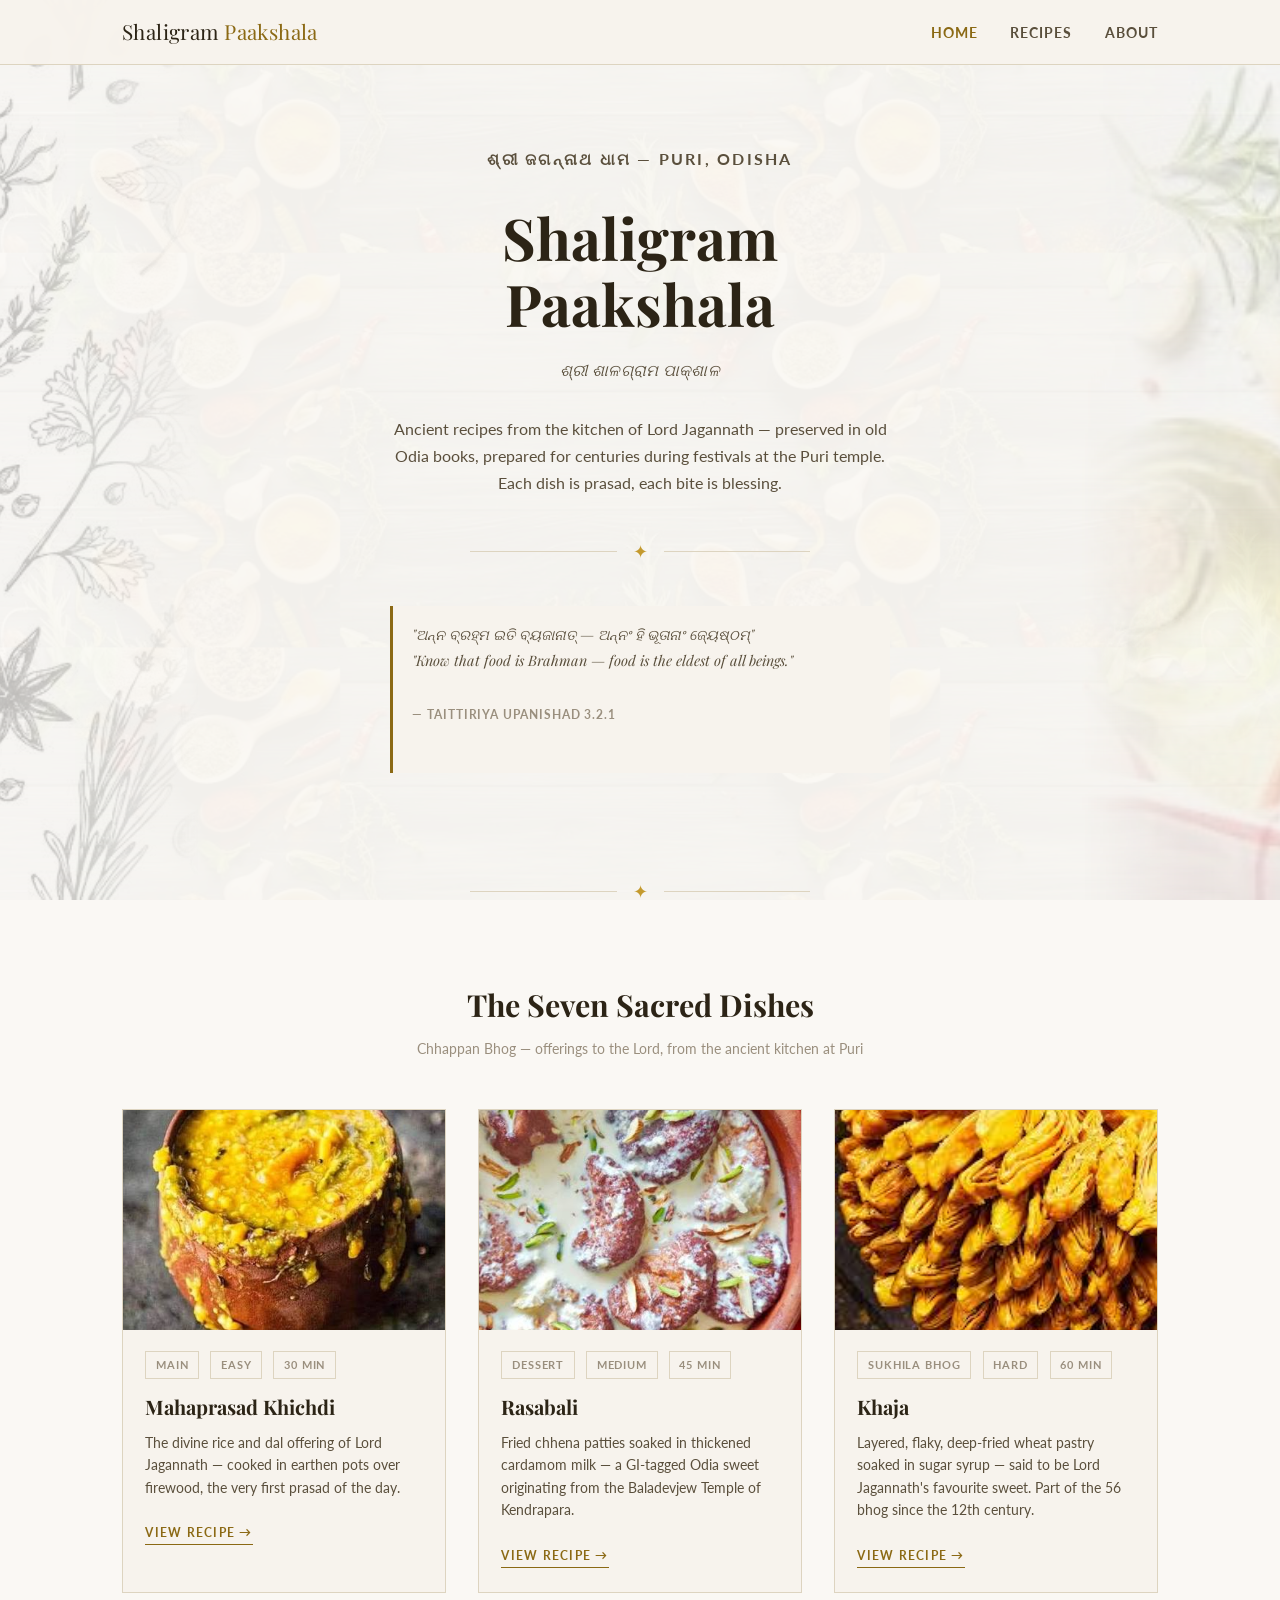
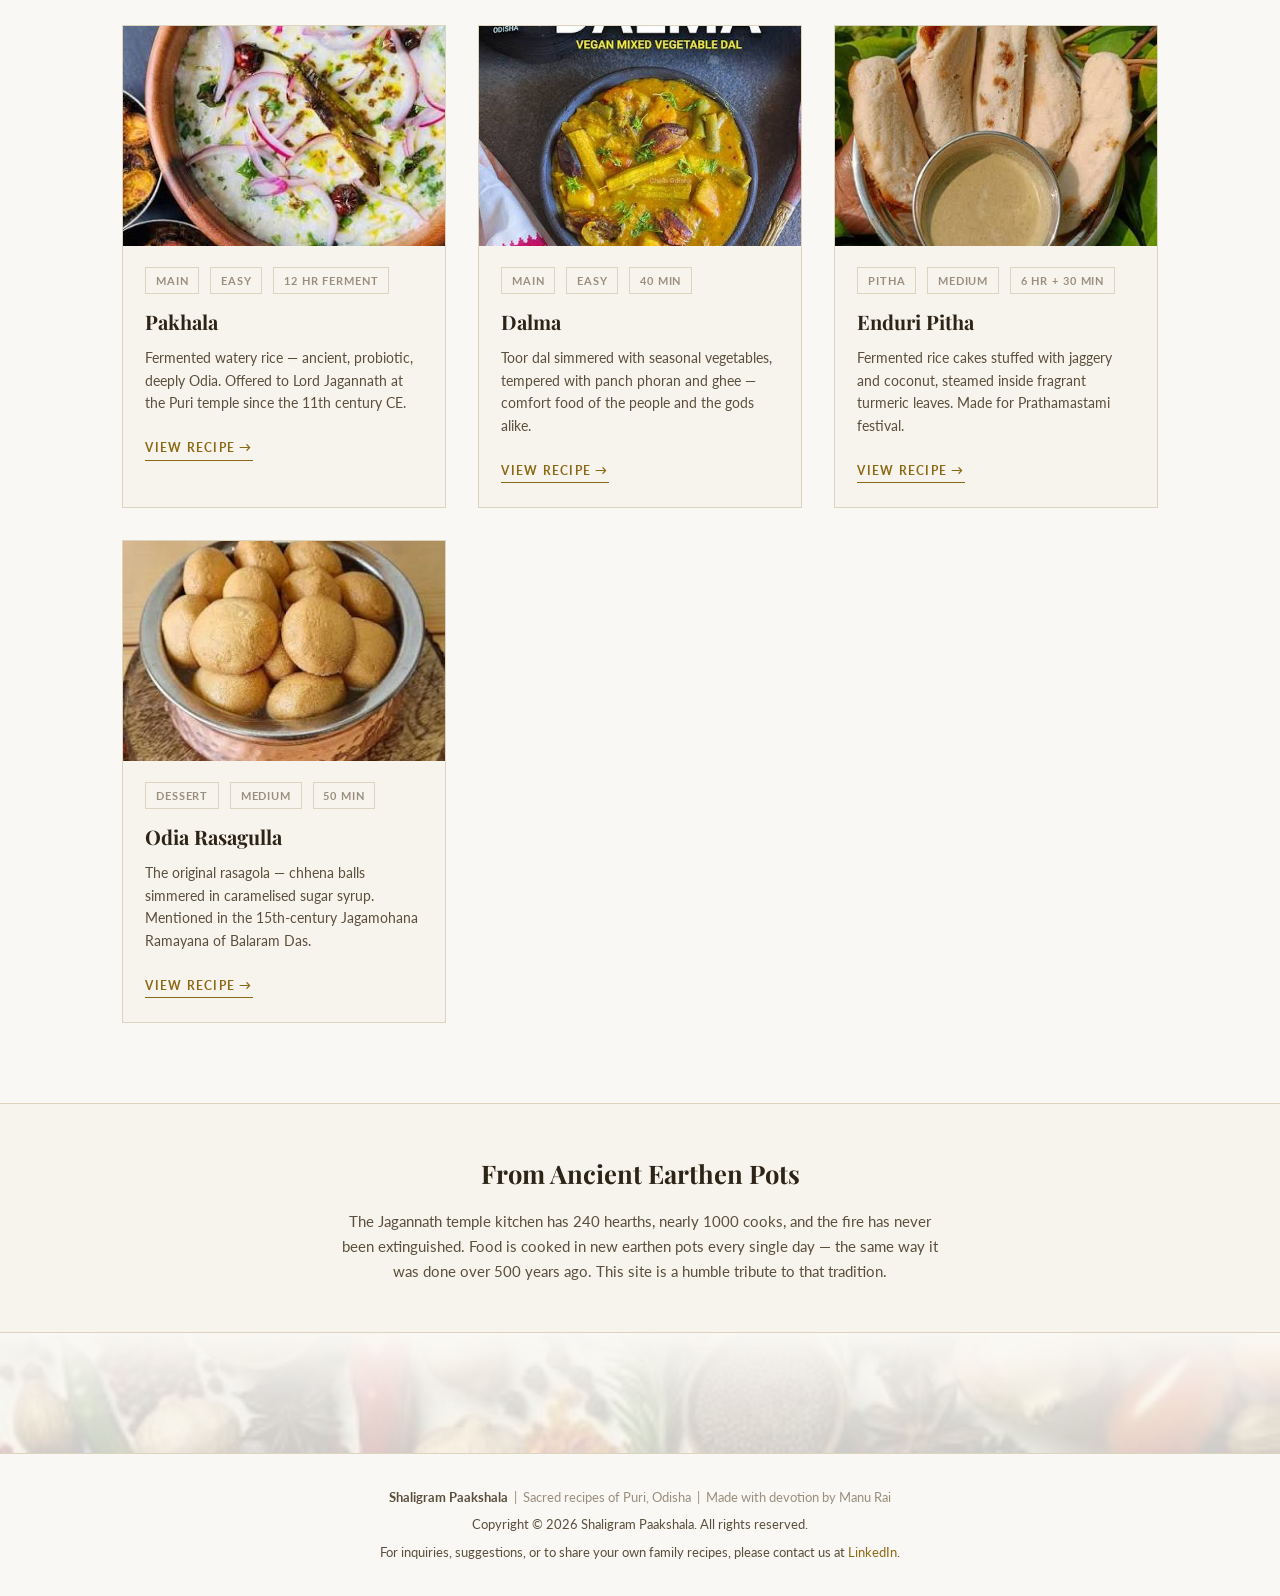
==== index.html @ aeb082f5 "added all project files" ====
<!DOCTYPE html>
<html lang="en">
<head>
  <meta charset="UTF-8" />
  <meta name="viewport" content="width=device-width, initial-scale=1.0" />
  <title>Shaligram Paakshala — Sacred Odia Recipes of Puri</title>
  <link rel="stylesheet" href="css/styles.css" />
</head>
<body>
<div class="bg-sketch-overlay"></div>

<header>
  <div class="nav-inner">
    <a href="index.html" class="logo">Shaligram <span>Paakshala</span></a>
    <nav>
      <ul>
        <li><a href="index.html" class="active">Home</a></li>
        <li><a href="#recipes">Recipes</a></li>
        <li><a href="about.html">About</a></li>
      </ul>
    </nav>
  </div>
</header>

<main>

  <section class="hero">
    <p class="hero-tag">ଶ୍ରୀ ଜଗନ୍ନାଥ ଧାମ — Puri, Odisha</p>
    <h1>Shaligram<br>Paakshala</h1>
    <p class="hero-odia">ଶ୍ରୀ ଶାଳଗ୍ରାମ ପାକ୍ଶାଳ</p>
    <p>Ancient recipes from the kitchen of Lord Jagannath — preserved in old Odia books, prepared for centuries during festivals at the Puri temple. Each dish is prasad, each bite is blessing.</p>

    <div class="divider">
      <span class="divider-icon">✦</span>
    </div>

    <div class="shloka-box" style="text-align:left; max-width:500px; margin:0 auto;">
      <p>"ଅନ୍ନ ବ୍ରହ୍ମ ଇତି ବ୍ୟଜାନାତ୍ — ଅନ୍ନଂ ହି ଭୂତାନାଂ ଜ୍ୟେଷ୍ଠମ୍"<br>
      <em>"Know that food is Brahman — food is the eldest of all beings."</em></p>
      <p class="shloka-src">— Taittiriya Upanishad 3.2.1</p>
    </div>
  </section>

  <div class="divider" style="position:relative;z-index:1;">
    <span class="divider-icon">✦</span>
  </div>

  <section class="section" id="recipes">
    <h2 class="section-title">The Seven Sacred Dishes</h2>
    <p class="section-sub">Chhappan Bhog — offerings to the Lord, from the ancient kitchen at Puri</p>

    <div class="recipe-grid">

      <div class="card">
        <div class="card-img-wrap">
          <img src="images/khichdi1.jpeg" alt="Mahaprasad Khichdi" />
        </div>
        <div class="card-body">
          <div class="card-meta">
            <span class="tag">Main</span>
            <span class="tag">Easy</span>
            <span class="tag">30 min</span>
          </div>
          <h3>Mahaprasad Khichdi</h3>
          <p>The divine rice and dal offering of Lord Jagannath — cooked in earthen pots over firewood, the very first prasad of the day.</p>
          <a href="khichdi.html" class="btn">View Recipe →</a>
        </div>
      </div>

      <div class="card">
        <div class="card-img-wrap">
          <img src="images/rasabali1.jpeg" alt="Rasabali" />
        </div>
        <div class="card-body">
          <div class="card-meta">
            <span class="tag">Dessert</span>
            <span class="tag">Medium</span>
            <span class="tag">45 min</span>
          </div>
          <h3>Rasabali</h3>
          <p>Fried chhena patties soaked in thickened cardamom milk — a GI-tagged Odia sweet originating from the Baladevjew Temple of Kendrapara.</p>
          <a href="rasabali.html" class="btn">View Recipe →</a>
        </div>
      </div>

      <div class="card">
        <div class="card-img-wrap">
          <img src="images/khaja1.jpeg" alt="Khaja" />
        </div>
        <div class="card-body">
          <div class="card-meta">
            <span class="tag">Sukhila Bhog</span>
            <span class="tag">Hard</span>
            <span class="tag">60 min</span>
          </div>
          <h3>Khaja</h3>
          <p>Layered, flaky, deep-fried wheat pastry soaked in sugar syrup — said to be Lord Jagannath's favourite sweet. Part of the 56 bhog since the 12th century.</p>
          <a href="khaja.html" class="btn">View Recipe →</a>
        </div>
      </div>

      <div class="card">
        <div class="card-img-wrap">
          <img src="images/pakhala1.jpeg" alt="Pakhala" />
        </div>
        <div class="card-body">
          <div class="card-meta">
            <span class="tag">Main</span>
            <span class="tag">Easy</span>
            <span class="tag">12 hr ferment</span>
          </div>
          <h3>Pakhala</h3>
          <p>Fermented watery rice — ancient, probiotic, deeply Odia. Offered to Lord Jagannath at the Puri temple since the 11th century CE.</p>
          <a href="pakhala.html" class="btn">View Recipe →</a>
        </div>
      </div>

      <div class="card">
        <div class="card-img-wrap">
          <img src="images/dalma1.jpeg" alt="Dalma" />
        </div>
        <div class="card-body">
          <div class="card-meta">
            <span class="tag">Main</span>
            <span class="tag">Easy</span>
            <span class="tag">40 min</span>
          </div>
          <h3>Dalma</h3>
          <p>Toor dal simmered with seasonal vegetables, tempered with panch phoran and ghee — comfort food of the people and the gods alike.</p>
          <a href="dalma.html" class="btn">View Recipe →</a>
        </div>
      </div>

      <div class="card">
        <div class="card-img-wrap">
          <img src="images/enduri1.jpeg" alt="Enduri Pitha" />
        </div>
        <div class="card-body">
          <div class="card-meta">
            <span class="tag">Pitha</span>
            <span class="tag">Medium</span>
            <span class="tag">6 hr + 30 min</span>
          </div>
          <h3>Enduri Pitha</h3>
          <p>Fermented rice cakes stuffed with jaggery and coconut, steamed inside fragrant turmeric leaves. Made for Prathamastami festival.</p>
          <a href="enduri.html" class="btn">View Recipe →</a>
        </div>
      </div>

      <div class="card">
        <div class="card-img-wrap">
          <img src="images/rasagulla1.jpeg" alt="Odia Rasagulla" />
        </div>
        <div class="card-body">
          <div class="card-meta">
            <span class="tag">Dessert</span>
            <span class="tag">Medium</span>
            <span class="tag">50 min</span>
          </div>
          <h3>Odia Rasagulla</h3>
          <p>The original rasagola — chhena balls simmered in caramelised sugar syrup. Mentioned in the 15th-century Jagamohana Ramayana of Balaram Das.</p>
          <a href="rasagulla.html" class="btn">View Recipe →</a>
        </div>
      </div>

    </div>
  </section>

  <div class="about-strip">
    <h2>From Ancient Earthen Pots</h2>
    <p>The Jagannath temple kitchen has 240 hearths, nearly 1000 cooks, and the fire has never been extinguished. Food is cooked in new earthen pots every single day — the same way it was done over 500 years ago. This site is a humble tribute to that tradition.</p>
  </div>

<div class="page-bottom-strip"></div>
</main>

<footer>
  <p><strong>Shaligram Paakshala</strong> &nbsp;|&nbsp; Sacred recipes of Puri, Odisha &nbsp;|&nbsp; Made with devotion by Manu Rai</p>
    <p style="margin-top:0.4rem; font-size:0.8rem; color:var(--ink-light);">Copyright © 2026 Shaligram Paakshala. All rights reserved.</p>
   <p style="margin-top:0.4rem; font-size:0.8rem; color:var(--ink-light);">For inquiries, suggestions, or to share your own family recipes, please contact us at <a href="https://www.linkedin.com/in/manu-rai-318078378/" target="_blank" style="color:var(--accent); text-decoration:none;">LinkedIn</a>.</p>
</footer>


</body>
</html>
---- css/styles.css ----
@import url('https://fonts.googleapis.com/css2?family=Playfair+Display:ital,wght@0,400;0,600;1,400&family=Lato:wght@300;400;700&display=swap');

*, *::before, *::after {
  box-sizing: border-box;
  margin: 0;
  padding: 0;
}

:root {
  --cream: #f7f3ed;
  --warm-white: #faf8f4;
  --ink: #2c2416;
  --ink-light: #5a4f3c;
  --accent: #8b6914;
  --accent-light: #c49a2e;
  --border: #ddd4c0;
  --muted: #9a8f7e;
}

html { scroll-behavior: smooth; }

body {
  font-family: 'Lato', sans-serif;
  background-color: var(--warm-white);
  color: var(--ink);
  font-size: 16px;
  line-height: 1.7;
  overflow-x: hidden;
}

/* ── FULL PAGE BOTANICAL TEXTURE (very faint, spices2 sketch) ── */
body {
  position: relative;
}

body::before,
body::after {
  content: '';
  position: fixed;
  top: 0;
  bottom: 0;
  width: 200px;
  pointer-events: none;
  z-index: 0;
}

/* Left edge — minimalone.jpeg (white spice bowls, light bg) */
body::before {
  left: 0;
  background: url('../images/bg-left.jpeg') right center / cover no-repeat;
  mask-image: linear-gradient(to right,
    rgba(0,0,0,0.22) 0%,
    rgba(0,0,0,0.15) 50%,
    rgba(0,0,0,0.05) 80%,
    transparent 100%);
  -webkit-mask-image: linear-gradient(to right,
    rgba(0,0,0,0.22) 0%,
    rgba(0,0,0,0.15) 50%,
    rgba(0,0,0,0.05) 80%,
    transparent 100%);
}

/* Right edge — spices3.jpeg (rosemary + pepper, light bg) */
body::after {
  right: 0;
  background: url('../images/bg-right.jpeg') left center / cover no-repeat;
  mask-image: linear-gradient(to left,
    rgba(0,0,0,0.22) 0%,
    rgba(0,0,0,0.15) 50%,
    rgba(0,0,0,0.05) 80%,
    transparent 100%);
  -webkit-mask-image: linear-gradient(to left,
    rgba(0,0,0,0.22) 0%,
    rgba(0,0,0,0.15) 50%,
    rgba(0,0,0,0.05) 80%,
    transparent 100%);
}

/* Bottom strip — spicesimg.jpeg */
.page-bottom-strip {
  position: relative;
  z-index: 1;
  width: 100%;
  height: 120px;
  background: url('../images/bg-bottom.jpeg') center bottom / cover no-repeat;
  mask-image: linear-gradient(to bottom, transparent 0%, rgba(0,0,0,0.13) 60%, rgba(0,0,0,0.18) 100%);
  -webkit-mask-image: linear-gradient(to bottom, transparent 0%, rgba(0,0,0,0.13) 60%, rgba(0,0,0,0.18) 100%);
  pointer-events: none;
}

/* Botanical sketch overlay — spices2 dark board — very faint across whole page */
.bg-sketch-overlay {
  position: fixed;
  inset: 0;
  pointer-events: none;
  z-index: 0;
  background: url('../images/bg-dark.jpeg') center center / 600px auto repeat;
  opacity: 0.03;
}

/* ── HEADER / NAV ── */
header {
  position: sticky;
  top: 0;
  z-index: 100;
  background: rgba(247,243,237,0.96);
  border-bottom: 1px solid var(--border);
  backdrop-filter: blur(4px);
}

.nav-inner {
  max-width: 1100px;
  margin: 0 auto;
  padding: 0 2rem;
  display: flex;
  align-items: center;
  justify-content: space-between;
  height: 64px;
}

.logo {
  font-family: 'Playfair Display', serif;
  font-size: 1.3rem;
  color: var(--ink);
  text-decoration: none;
  letter-spacing: 0.02em;
}

.logo span {
  color: var(--accent);
}

nav ul {
  list-style: none;
  display: flex;
  gap: 2rem;
}

nav a {
  font-family: 'Lato', sans-serif;
  font-size: 0.85rem;
  font-weight: 700;
  text-transform: uppercase;
  letter-spacing: 0.08em;
  color: var(--ink-light);
  text-decoration: none;
  transition: color 0.2s;
}

nav a:hover, nav a.active {
  color: var(--accent);
}

/* ── DROPDOWN ── */
.has-dropdown {
  position: relative;
}

.has-dropdown > a::after {
  content: ' ▾';
  font-size: 0.7rem;
  opacity: 0.6;
}

.dropdown {
  display: none;
  position: absolute;
  top: calc(100% + 12px);
  left: 50%;
  transform: translateX(-50%);
  background: var(--cream);
  border: 1px solid var(--border);
  min-width: 210px;
  z-index: 200;
  box-shadow: 0 8px 24px rgba(44,36,22,0.10);
}

.dropdown li {
  display: block;
}

.dropdown li a {
  display: block;
  padding: 0.6rem 1.1rem;
  font-size: 0.82rem;
  font-weight: 400;
  text-transform: none;
  letter-spacing: 0.02em;
  color: var(--ink-light);
  border-bottom: 1px solid var(--border);
  white-space: nowrap;
  transition: background 0.15s, color 0.15s;
}

.dropdown li:last-child a {
  border-bottom: none;
}

.dropdown li a:hover {
  background: var(--warm-white);
  color: var(--accent);
}

.has-dropdown:hover .dropdown {
  display: block;
}

/* ── HERO ── */
.hero {
  position: relative;
  z-index: 1;
  text-align: center;
  padding: 5rem 2rem 4rem;
  max-width: 680px;
  margin: 0 auto;
}

.hero-tag {
  font-size: 0.75rem;
  font-weight: 700;
  letter-spacing: 0.14em;
  text-transform: uppercase;
  color: var(--accent);
  margin-bottom: 1rem;
}

.hero h1 {
  font-family: 'Playfair Display', serif;
  font-size: clamp(2.4rem, 5vw, 3.6rem);
  line-height: 1.15;
  color: var(--ink);
  margin-bottom: 1.2rem;
}

.hero-odia {
  font-family: 'Playfair Display', serif;
  font-style: italic;
  font-size: 1.1rem;
  color: var(--accent);
  margin-bottom: 1.4rem;
  letter-spacing: 0.02em;
}

.hero p {
  font-size: 1rem;
  color: var(--ink-light);
  max-width: 520px;
  margin: 0 auto 2rem;
}

.divider {
  display: flex;
  align-items: center;
  gap: 1rem;
  justify-content: center;
  margin: 2.5rem auto;
  max-width: 340px;
}

.divider::before, .divider::after {
  content: '';
  flex: 1;
  height: 1px;
  background: var(--border);
}

.divider-icon {
  font-size: 1.1rem;
  color: var(--accent-light);
}

/* ── RECIPE GRID ── */
.section {
  position: relative;
  z-index: 1;
  max-width: 1100px;
  margin: 0 auto;
  padding: 2rem 2rem 5rem;
}

.section-title {
  font-family: 'Playfair Display', serif;
  font-size: 1.9rem;
  color: var(--ink);
  margin-bottom: 0.4rem;
  text-align: center;
}

.section-sub {
  text-align: center;
  color: var(--muted);
  font-size: 0.9rem;
  margin-bottom: 3rem;
}

.recipe-grid {
  display: grid;
  grid-template-columns: repeat(auto-fill, minmax(290px, 1fr));
  gap: 2rem;
}

.card {
  background: var(--cream);
  border: 1px solid var(--border);
  overflow: hidden;
  transition: transform 0.25s, box-shadow 0.25s;
}

.card:hover {
  transform: translateY(-4px);
  box-shadow: 0 12px 32px rgba(44,36,22,0.10);
}

.card-img-wrap {
  width: 100%;
  height: 220px;
  overflow: hidden;
}

.card-img-wrap img {
  width: 100%;
  height: 100%;
  object-fit: cover;
  transition: transform 0.4s;
}

.card:hover .card-img-wrap img {
  transform: scale(1.04);
}

.card-body {
  padding: 1.3rem 1.4rem 1.5rem;
}

.card-meta {
  display: flex;
  gap: 0.7rem;
  margin-bottom: 0.7rem;
  flex-wrap: wrap;
}

.tag {
  font-size: 0.7rem;
  font-weight: 700;
  text-transform: uppercase;
  letter-spacing: 0.08em;
  padding: 0.2rem 0.6rem;
  border: 1px solid var(--border);
  color: var(--muted);
}

.card-body h3 {
  font-family: 'Playfair Display', serif;
  font-size: 1.25rem;
  color: var(--ink);
  margin-bottom: 0.5rem;
}

.card-body p {
  font-size: 0.88rem;
  color: var(--ink-light);
  margin-bottom: 1.1rem;
  line-height: 1.6;
}

.btn {
  display: inline-block;
  font-family: 'Lato', sans-serif;
  font-size: 0.78rem;
  font-weight: 700;
  text-transform: uppercase;
  letter-spacing: 0.1em;
  color: var(--accent);
  text-decoration: none;
  border-bottom: 1.5px solid var(--accent);
  padding-bottom: 1px;
  transition: color 0.2s, border-color 0.2s;
}

.btn:hover {
  color: var(--ink);
  border-color: var(--ink);
}

/* ── RECIPE PAGE ── */
.recipe-hero {
  position: relative;
  z-index: 1;
  max-width: 1100px;
  margin: 0 auto;
  padding: 3rem 2rem 0;
  display: grid;
  grid-template-columns: 1fr 1fr;
  gap: 3.5rem;
  align-items: start;
}

.recipe-imgs {
  display: grid;
  grid-template-columns: 1fr 1fr;
  gap: 0.8rem;
}

.recipe-imgs img {
  width: 100%;
  aspect-ratio: 4/3;
  object-fit: cover;
  border: 1px solid var(--border);
}

.recipe-imgs img:first-child {
  grid-column: 1 / -1;
  aspect-ratio: 16/9;
}

.recipe-intro h1 {
  font-family: 'Playfair Display', serif;
  font-size: clamp(2rem, 4vw, 2.8rem);
  line-height: 1.18;
  color: var(--ink);
  margin-bottom: 0.5rem;
}

.recipe-odia {
  font-family: 'Playfair Display', serif;
  font-style: italic;
  color: var(--accent);
  font-size: 1.1rem;
  margin-bottom: 1rem;
}

.recipe-desc {
  color: var(--ink-light);
  font-size: 0.95rem;
  margin-bottom: 1.5rem;
}

.recipe-stats {
  display: flex;
  flex-wrap: wrap;
  gap: 0.8rem;
  margin-bottom: 1.8rem;
}

.stat-box {
  border: 1px solid var(--border);
  padding: 0.6rem 1rem;
  text-align: center;
  min-width: 90px;
}

.stat-box .stat-val {
  font-family: 'Playfair Display', serif;
  font-size: 1.2rem;
  color: var(--ink);
  display: block;
}

.stat-box .stat-lbl {
  font-size: 0.68rem;
  font-weight: 700;
  text-transform: uppercase;
  letter-spacing: 0.08em;
  color: var(--muted);
}

.shloka-box {
  background: var(--cream);
  border-left: 3px solid var(--accent);
  padding: 1rem 1.2rem;
  margin-bottom: 1.5rem;
}

.shloka-box p {
  font-family: 'Playfair Display', serif;
  font-style: italic;
  color: var(--ink-light);
  font-size: 0.9rem;
  line-height: 1.75;
}

.shloka-box .shloka-src {
  font-family: 'Lato', sans-serif;
  font-style: normal;
  font-size: 0.72rem;
  font-weight: 700;
  text-transform: uppercase;
  letter-spacing: 0.08em;
  color: var(--muted);
  margin-top: 0.4rem;
}

/* ── INGREDIENTS & STEPS ── */
.recipe-body {
  position: relative;
  z-index: 1;
  max-width: 1100px;
  margin: 3rem auto 0;
  padding: 0 2rem 5rem;
  display: grid;
  grid-template-columns: 300px 1fr;
  gap: 4rem;
}

.ingredients-col h2, .steps-col h2 {
  font-family: 'Playfair Display', serif;
  font-size: 1.5rem;
  color: var(--ink);
  margin-bottom: 1.2rem;
  padding-bottom: 0.6rem;
  border-bottom: 1px solid var(--border);
}

.ingredients-col ul {
  list-style: none;
}

.ingredients-col ul li {
  font-size: 0.9rem;
  color: var(--ink-light);
  padding: 0.45rem 0;
  border-bottom: 1px solid var(--border);
  display: flex;
  align-items: flex-start;
  gap: 0.5rem;
}

.ingredients-col ul li::before {
  content: '—';
  color: var(--accent);
  font-weight: 700;
  flex-shrink: 0;
}

.steps-col ol {
  list-style: none;
  counter-reset: step;
}

.steps-col ol li {
  counter-increment: step;
  display: grid;
  grid-template-columns: 36px 1fr;
  gap: 1rem;
  margin-bottom: 1.6rem;
  align-items: start;
}

.steps-col ol li::before {
  content: counter(step);
  font-family: 'Playfair Display', serif;
  font-size: 1.3rem;
  color: var(--accent);
  line-height: 1;
  margin-top: 0.1rem;
}

.steps-col ol li p {
  font-size: 0.92rem;
  color: var(--ink-light);
  line-height: 1.7;
}

/* ── FOOTER ── */
footer {
  position: relative;
  z-index: 1;
  border-top: 1px solid var(--border);
  padding: 2rem;
  text-align: center;
  font-size: 0.82rem;
  color: var(--muted);
}

footer strong {
  color: var(--ink-light);
}

/* ── ABOUT STRIP ── */
.about-strip {
  position: relative;
  z-index: 1;
  background: var(--cream);
  border-top: 1px solid var(--border);
  border-bottom: 1px solid var(--border);
  padding: 3rem 2rem;
  text-align: center;
  margin-bottom: 0;
}

.about-strip h2 {
  font-family: 'Playfair Display', serif;
  font-size: 1.6rem;
  margin-bottom: 0.8rem;
}

.about-strip p {
  max-width: 600px;
  margin: 0 auto;
  color: var(--ink-light);
  font-size: 0.92rem;
}

/* ── RESPONSIVE ── */
@media (max-width: 768px) {
  body::before, body::after { display: none; }
  .nav-inner { flex-direction: column; height: auto; padding: 1rem; gap: 0.7rem; }
  nav ul { gap: 1rem; flex-wrap: wrap; justify-content: center; }
  .dropdown {
    position: static;
    transform: none;
    display: none;
    box-shadow: none;
    border: none;
    border-top: 1px solid var(--border);
    min-width: unset;
    width: 100%;
  }
  .has-dropdown:hover .dropdown { display: block; }
  .recipe-hero { grid-template-columns: 1fr; padding-top: 2rem; }
  .recipe-body { grid-template-columns: 1fr; gap: 2rem; }
  .recipe-imgs { grid-template-columns: 1fr; }
  .recipe-imgs img:first-child { aspect-ratio: 4/3; }
}

@media (max-width: 480px) {
  .hero { padding: 3rem 1.2rem 2rem; }
  .section { padding: 1.5rem 1.2rem 3rem; }
  .recipe-grid { grid-template-columns: 1fr; }
}
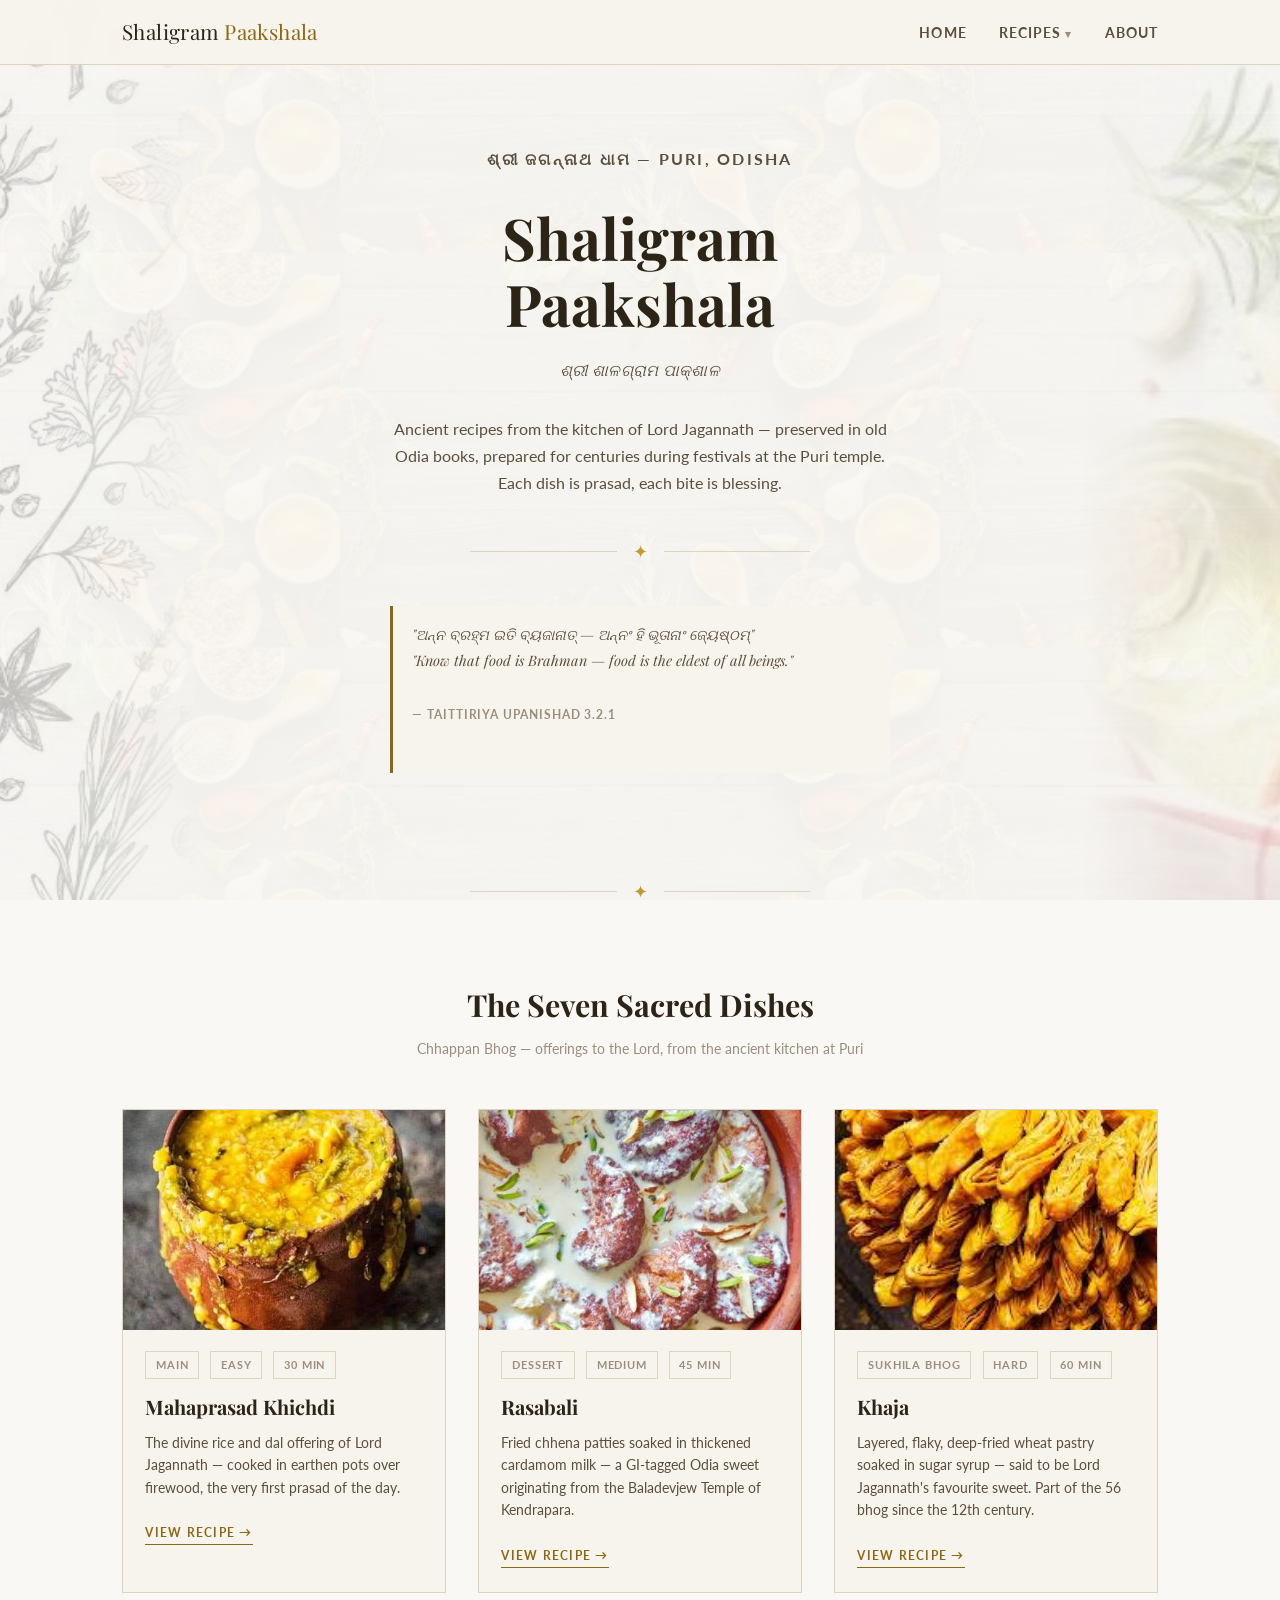
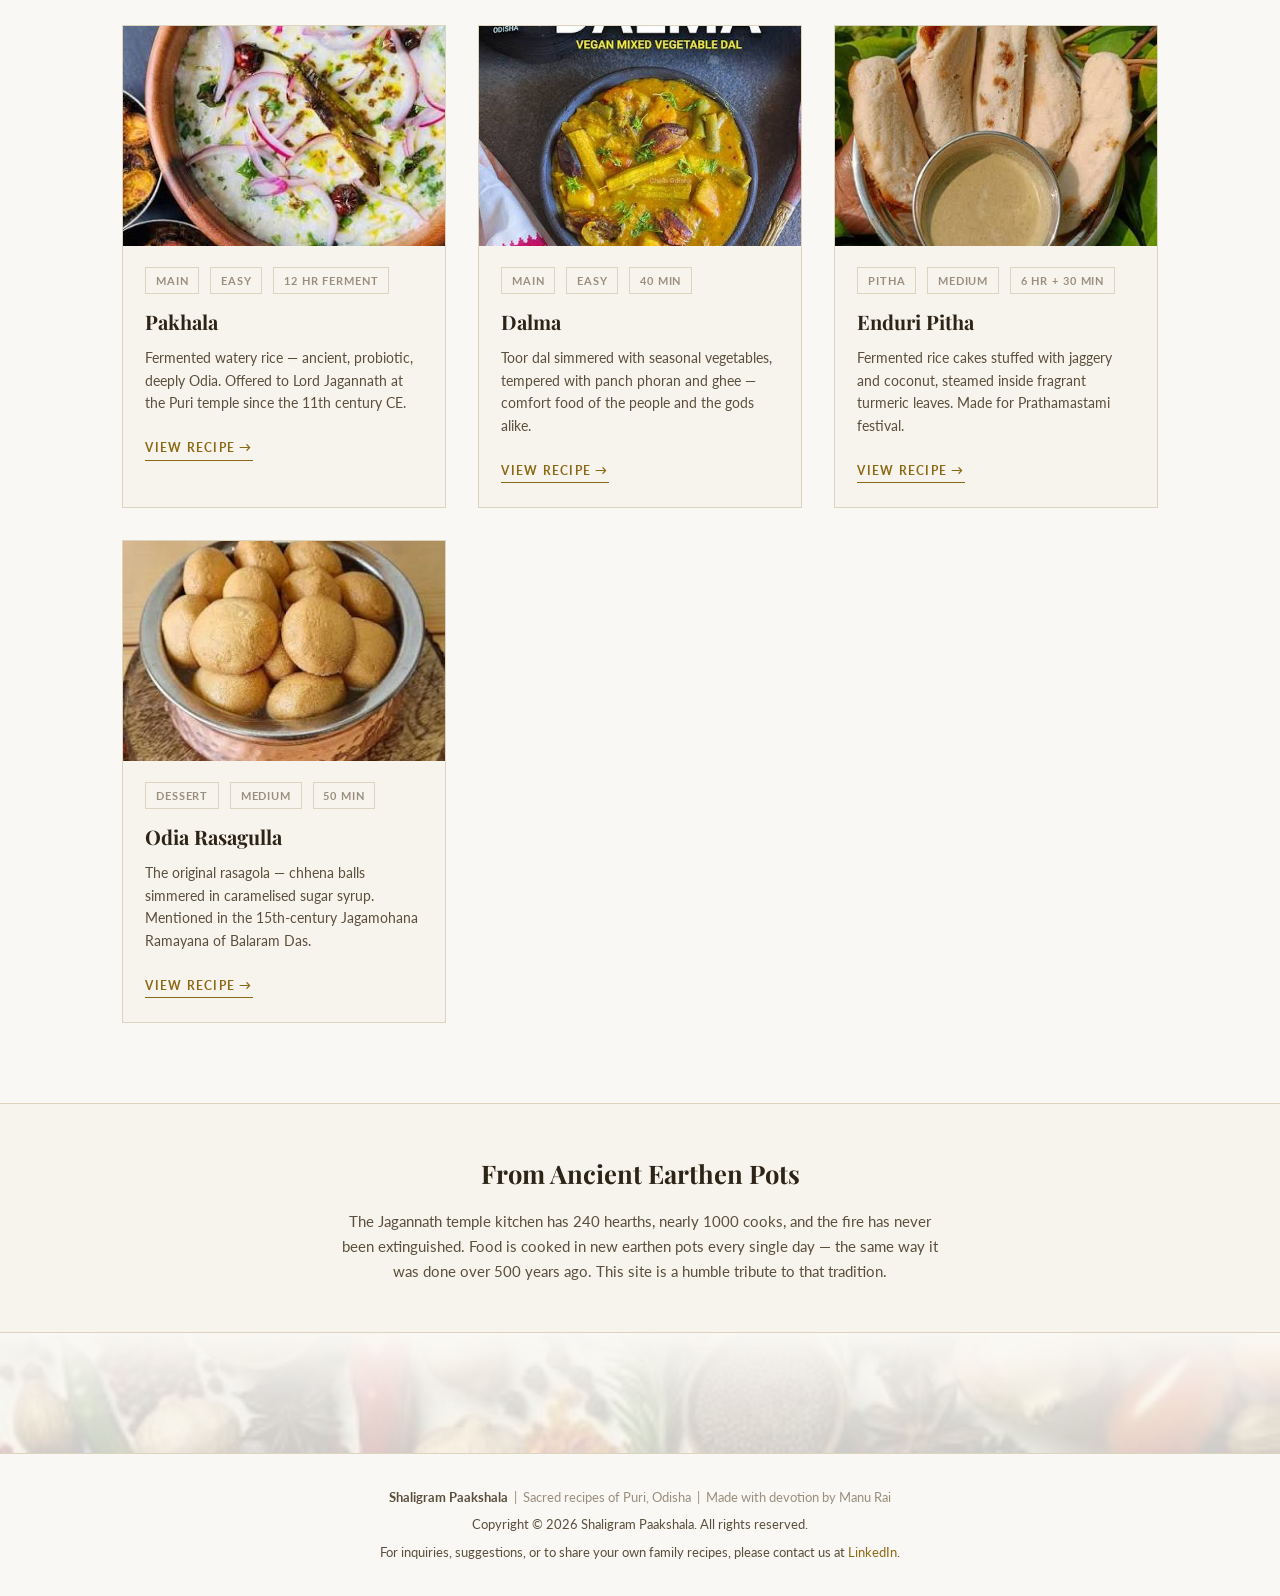
==== commit e572b3d9: "delta1" ====
--- a/index.html
+++ b/index.html
@@ -14,8 +14,19 @@
     <a href="index.html" class="logo">Shaligram <span>Paakshala</span></a>
     <nav>
       <ul>
-        <li><a href="index.html" class="active">Home</a></li>
-        <li><a href="#recipes">Recipes</a></li>
+        <li><a href="index.html">Home</a></li>
+        <li class="has-dropdown">
+          <a href="index.html#recipes">Recipes</a>
+          <ul class="dropdown">
+            <li><a href="khichdi.html">Mahaprasad Khichdi</a></li>
+            <li><a href="rasabali.html">Rasabali</a></li>
+            <li><a href="khaja.html">Khaja</a></li>
+            <li><a href="pakhala.html">Pakhala</a></li>
+            <li><a href="dalma.html">Dalma</a></li>
+            <li><a href="enduri.html">Enduri Pitha</a></li>
+            <li><a href="rasagulla.html">Odia Rasagulla</a></li>
+          </ul>
+        </li>
         <li><a href="about.html">About</a></li>
       </ul>
     </nav>
